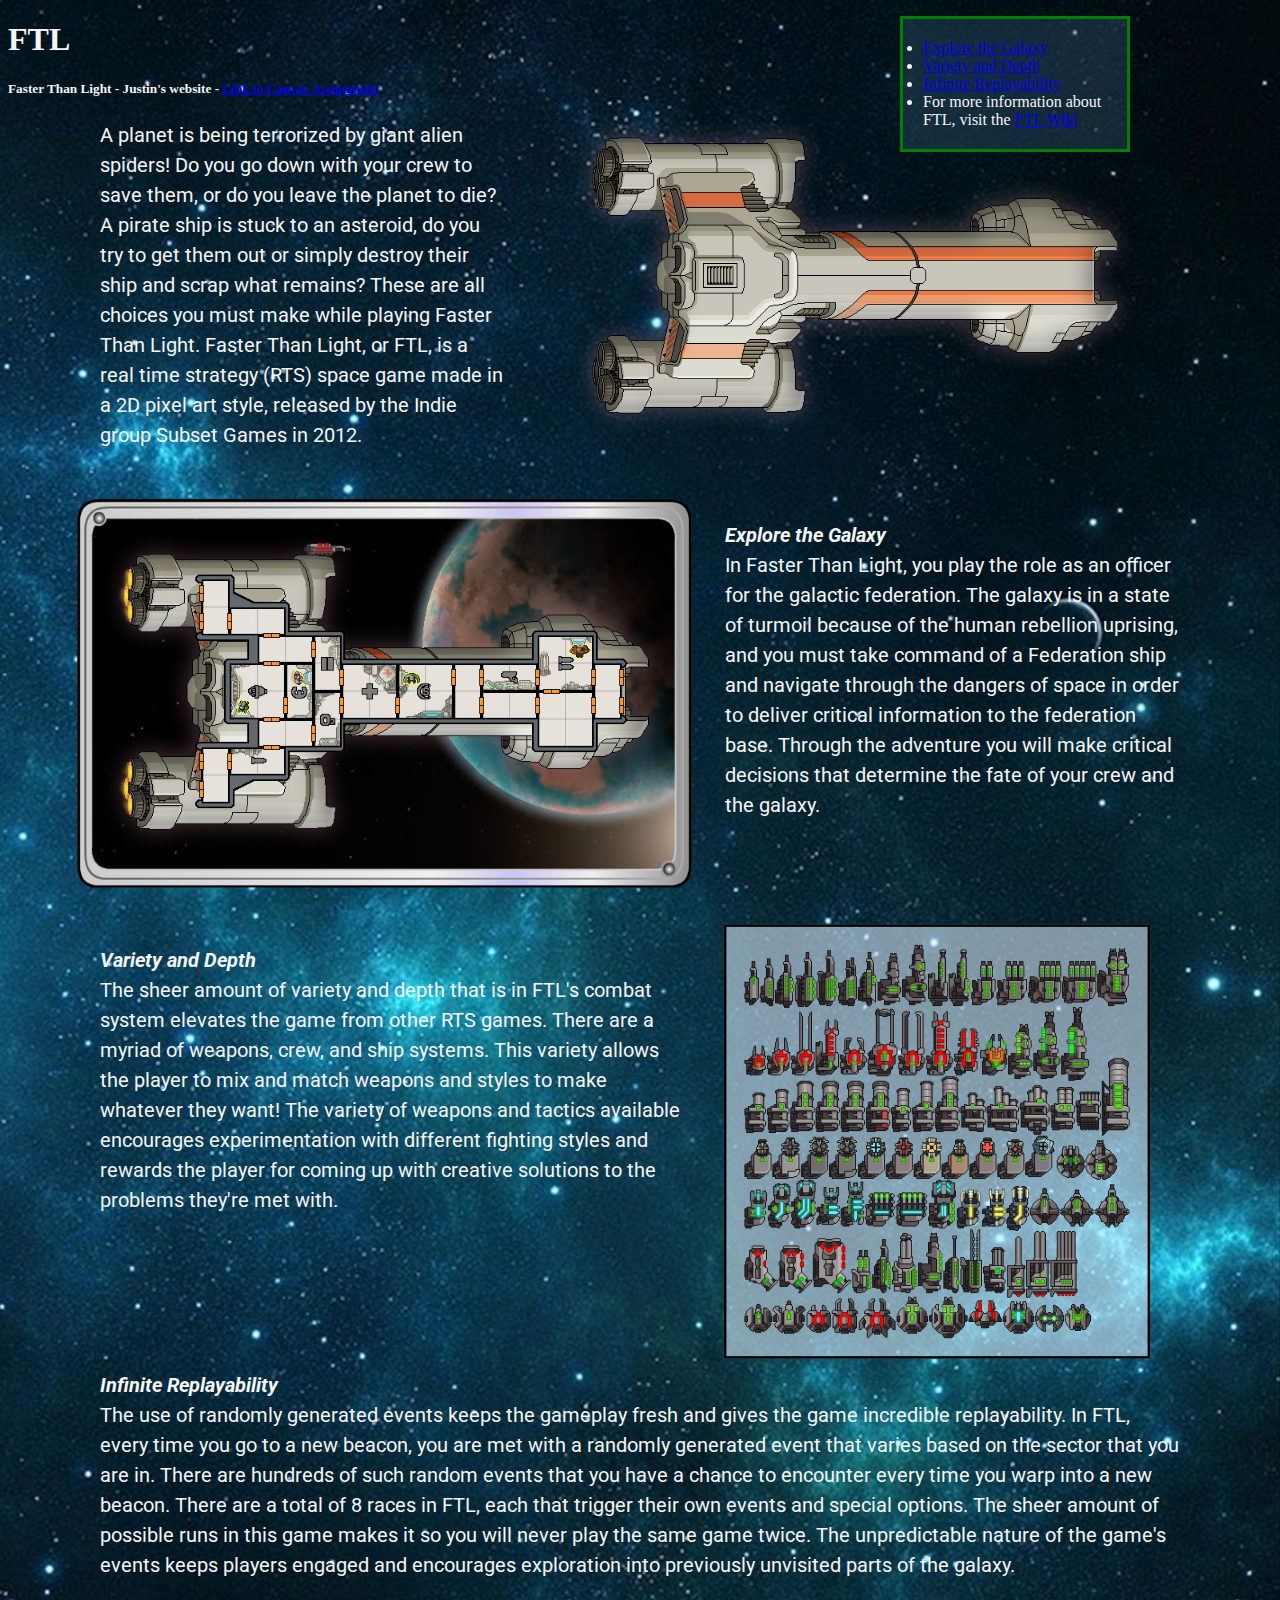
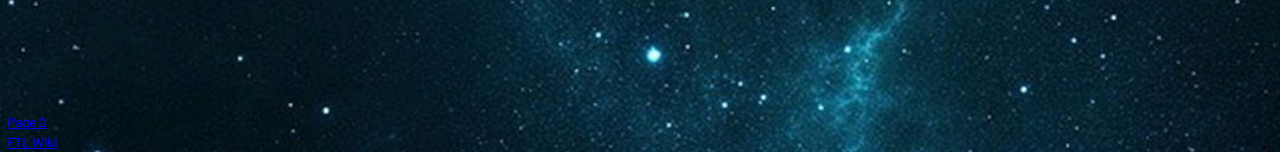
==== index.html @ 5983e5a1 "final" ====
<!DOCTYPE html>
<html>

<head>
<title> May 25, 2023 </title>
<meta name="keywords" content="design, UNC, maymester">

<link rel="stylesheet" type = "text/css" href="default.css">

<style>
    @import url('https://fonts.googleapis.com/css2?family=Roboto&display=swap');
</style>


</head>

<body>



<h1> FTL</h1>
<h5> Faster Than Light - Justin's website - <a href= "https://uncch.instructure.com/courses/29793/assignments/208711" target ="_blank"> Link to Canvas Assignment</a>
</h5>

<div id = "par_one">
<p>
    A planet is being terrorized by giant alien spiders! 
    Do you go down with your crew to save them, or do you leave the planet to die? 
    A pirate ship is stuck to an asteroid, do you try to get them out or simply destroy 
    their ship and scrap what remains? These are all choices you must make while playing 
    Faster Than Light. Faster Than Light, or FTL, is a real time strategy (RTS) space game 
    made in a 2D pixel art style, released by the Indie group Subset Games in 2012. 
    
</p>
</div>

<div id="explore_galaxy">
    <p>
        <b><i>Explore the Galaxy</i></b>
        <br>
        In Faster Than Light, you play the role as an officer for the galactic federation.
        The galaxy is in a state of turmoil because of the human rebellion uprising, and you
        must take command of a Federation ship and navigate through the dangers of space in 
        order to deliver critical information to the federation base. Through the adventure you will
        make critical decisions that determine the fate of your crew and the galaxy. 
    </p>
</div>


<div id="par_two">
    <p>
        <b><i>Variety and Depth</i></b>
        <br>
        The sheer amount of variety and depth that is in FTL's combat 
        system elevates the game from other RTS games. There are a myriad of
         weapons, crew, and ship systems. This variety allows the player to 
         mix and match weapons and styles to make whatever they want! The
          variety of weapons and tactics available encourages experimentation
        with different fighting styles and rewards the player for coming up
        with creative solutions to the problems they're met with.
    </p>
</div>

<div id="par_three">
    <p>
        <b><i>Infinite Replayability</i></b>
        <br>
        The use of randomly generated events keeps the gameplay fresh 
        and gives the game incredible replayability. In FTL, every time
         you go to a new beacon, you are met with a randomly generated 
         event that varies based on the sector that you are in. There 
         are hundreds of such random events that you have a chance to 
         encounter every time you warp into a new beacon. There are a 
         total of 8 races in FTL, each that trigger their own events and
          special options. The sheer amount of possible runs in this 
          game makes it so you will never play the same game twice. The 
          unpredictable nature of the game's events keeps players engaged
           and encourages exploration into previously unvisited parts of 
           the galaxy.








    </p>
</div>

<!-- <ul>
    <li>blue</li>
    <li>green</li>
    <li>red</li>
</ul>

<ol>
    <li>blue</li>
    <li>green</li>
    <li>red</li>
</ol> -->

<div id = "ship_one">
<img src="images/Federation_Cruiser_A.webp">
</div>

<div id = "ship_xray">
    <img src="images/inside_view_x.png">
</div>

<div id = "weapons">
    <img src="images/ftl_weapons.png">
</div>


<div id="table">
    <ul>
        <li><a href="#explore_galaxy" target = "_self">Explore the Galaxy</a></li>
        <li><a href="#par_two"target = "_self">Variety and Depth</a></li>
        <li><a href="#par_three"target = "_self">Infinite Replayability</a></li>
        <li>For more information about FTL, visit the <a href="https://ftl.fandom.com/wiki/FTL:_Faster_Than_Light_Wiki" target="_blank">FTL Wiki</a></li>
    </ul>
</div>

<div id="space">
    <p><a href= "page2.html">Page 2</a>

        <br>
        
        <a href= "https://ftl.fandom.com/wiki/FTL:_Faster_Than_Light_Wiki" target ="_blank"> FTL Wiki</a></p>
</div>

</body>

</html>
---- default.css ----
body {
    background-image: url('../../images/374109.jpg');
    background-repeat: no-repeat;
    background-size: cover;
}

h1{
    color: whitesmoke;
    font-size: 24;
}

h5{
    color: whitesmoke;
    font-size: 24;
}

p{
    font-family: 'Roboto', sans-serif;
    font-size: 20px;
    color: whitesmoke;
    line-height: 1.5;
}

#table ul{
    position:absolute; top: 0px; left: 900px; right: 150px;
    z-index: 2;
    background-color: rgba(68, 115, 150, 0.272);
    padding: 20px;
    border-style: solid;
    border-width: 3px;
    border-color: green;
}

#par_one p{
    position: absolute; top: 100px; left: 100px; right: 775px;
}

#explore_galaxy p{
    position: absolute; top: 500px; left: 725px; right: 100px;
}

#par_two p{
    position: absolute; top: 925px; left: 100px; right: 600px;
}

#par_three p{
    position: absolute; top:1350px; left: 100px; right: 100px;
}

#ship_one img{
    /* background-color: rgba(68, 115, 150, 0.272);
    padding: 20px;
    border-style: solid;
    border-width: 3px;
    border-color: green; */
    position: absolute; top: 75px; left: 500px;
    scale: 0.8;
}

#ship_xray img{
    position: absolute; top: 450px; left: 0px;
    scale: 0.8;
}

#weapons img{
    position: absolute; top: 900px; left: 700px;
    scale: .9;
    background-color: rgba(221, 240, 255, 0.578);
    padding: 20px;
    border-style: solid;
    border-width: 3px;
    border-color: rgb(0, 0, 0);
}

ul{
    color: whitesmoke;
}

#space p{
    position: absolute; top: 1700px;
    font-size: small;
}
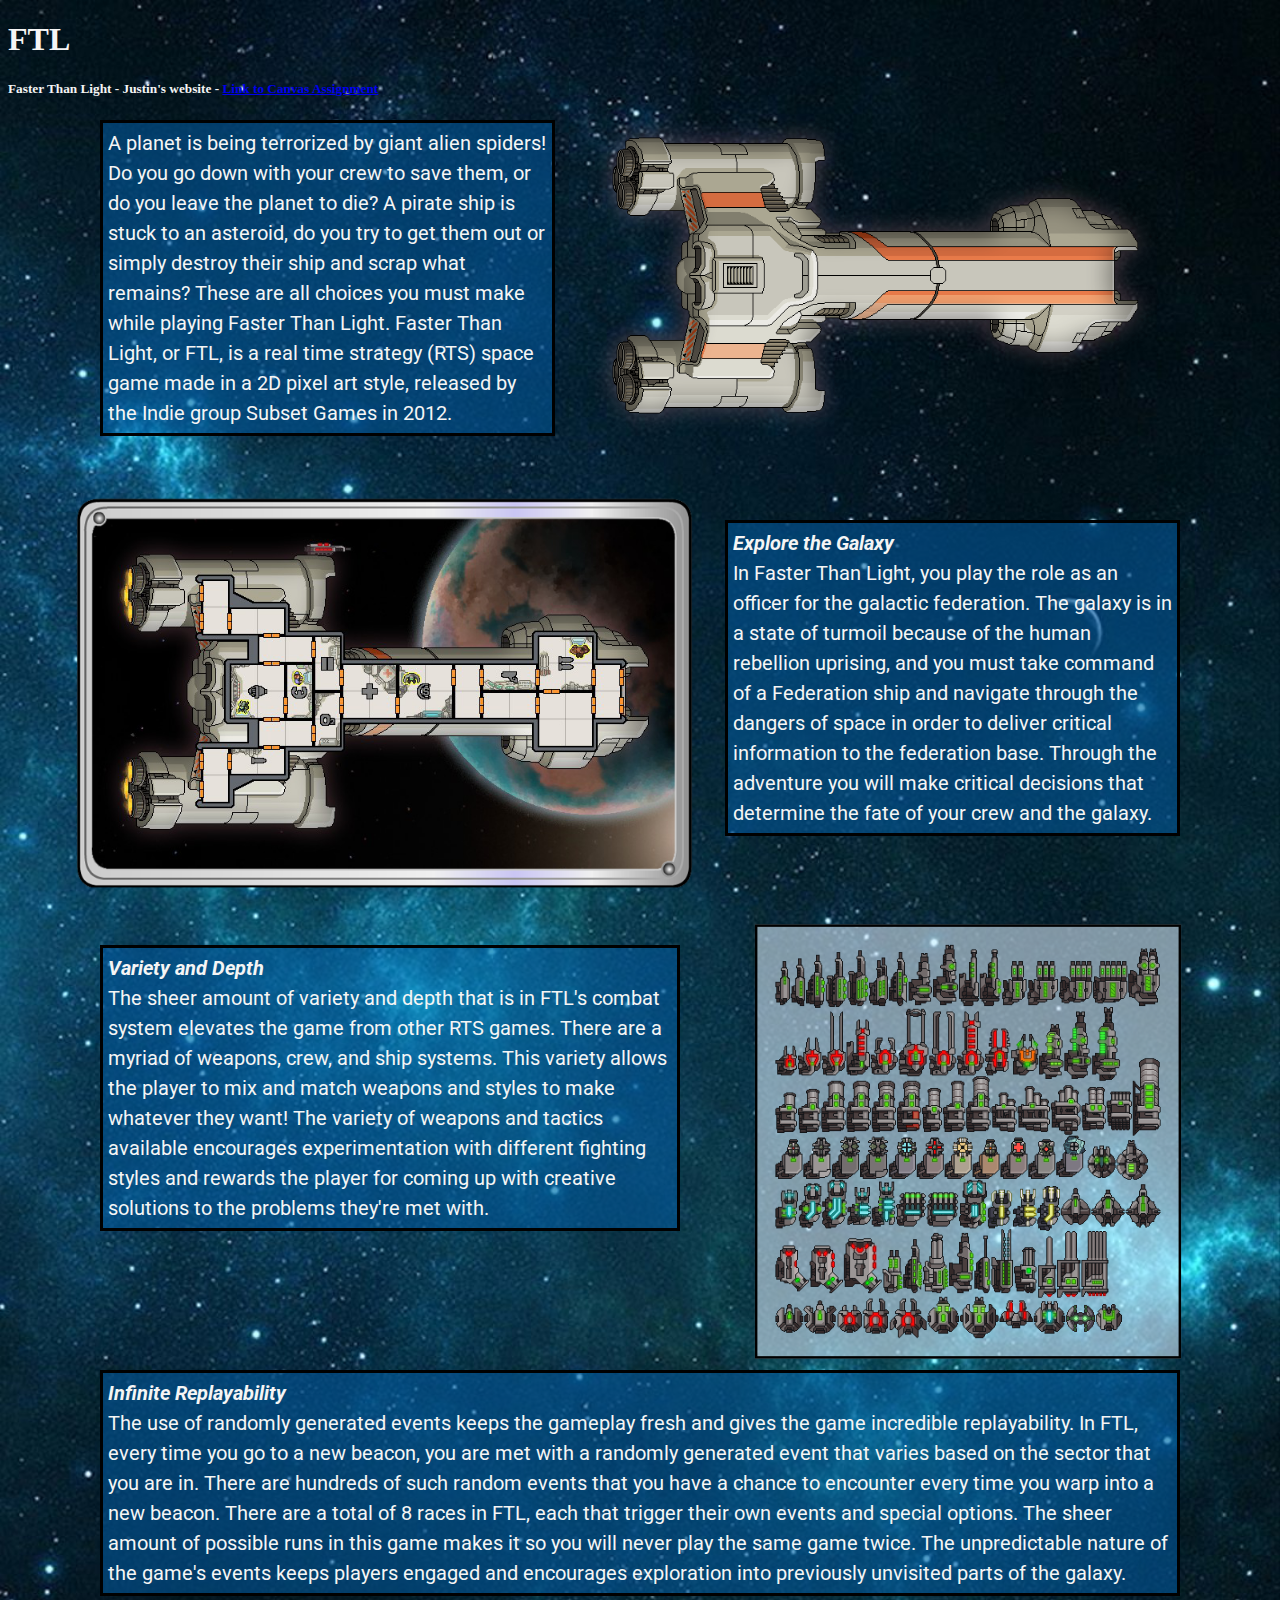
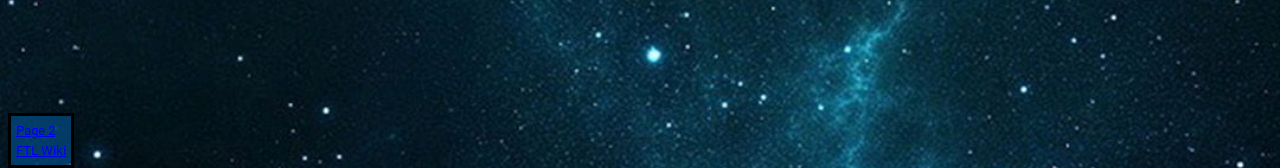
==== commit d10d3d64: "abs" ====
--- a/index.html
+++ b/index.html
@@ -113,14 +113,14 @@
 </div>
 
 
-<div id="table">
+<!-- <div id="table">
     <ul>
         <li><a href="#explore_galaxy" target = "_self">Explore the Galaxy</a></li>
         <li><a href="#par_two"target = "_self">Variety and Depth</a></li>
         <li><a href="#par_three"target = "_self">Infinite Replayability</a></li>
         <li>For more information about FTL, visit the <a href="https://ftl.fandom.com/wiki/FTL:_Faster_Than_Light_Wiki" target="_blank">FTL Wiki</a></li>
     </ul>
-</div>
+</div> -->
 
 <div id="space">
     <p><a href= "page2.html">Page 2</a>
--- a/default.css
+++ b/default.css
@@ -19,9 +19,14 @@
     font-size: 20px;
     color: whitesmoke;
     line-height: 1.5;
+    background-color: rgba(1, 91, 159, 0.578);
+    padding: 5px;
+    border-style: solid;
+    border-width: 3px;
+    border-color: rgb(0, 0, 0);
 }
 
-#table ul{
+/* #table ul{
     position:absolute; top: 0px; left: 900px; right: 150px;
     z-index: 2;
     background-color: rgba(68, 115, 150, 0.272);
@@ -29,10 +34,10 @@
     border-style: solid;
     border-width: 3px;
     border-color: green;
-}
+} */
 
 #par_one p{
-    position: absolute; top: 100px; left: 100px; right: 775px;
+    position: absolute; top: 100px; left: 100px; right: 725px;
 }
 
 #explore_galaxy p{
@@ -53,7 +58,7 @@
     border-style: solid;
     border-width: 3px;
     border-color: green; */
-    position: absolute; top: 75px; left: 500px;
+    position: absolute; top: 75px; right: 50px;
     scale: 0.8;
 }
 
@@ -63,7 +68,7 @@
 }
 
 #weapons img{
-    position: absolute; top: 900px; left: 700px;
+    position: absolute; top: 900px; right: 75px;
     scale: .9;
     background-color: rgba(221, 240, 255, 0.578);
     padding: 20px;
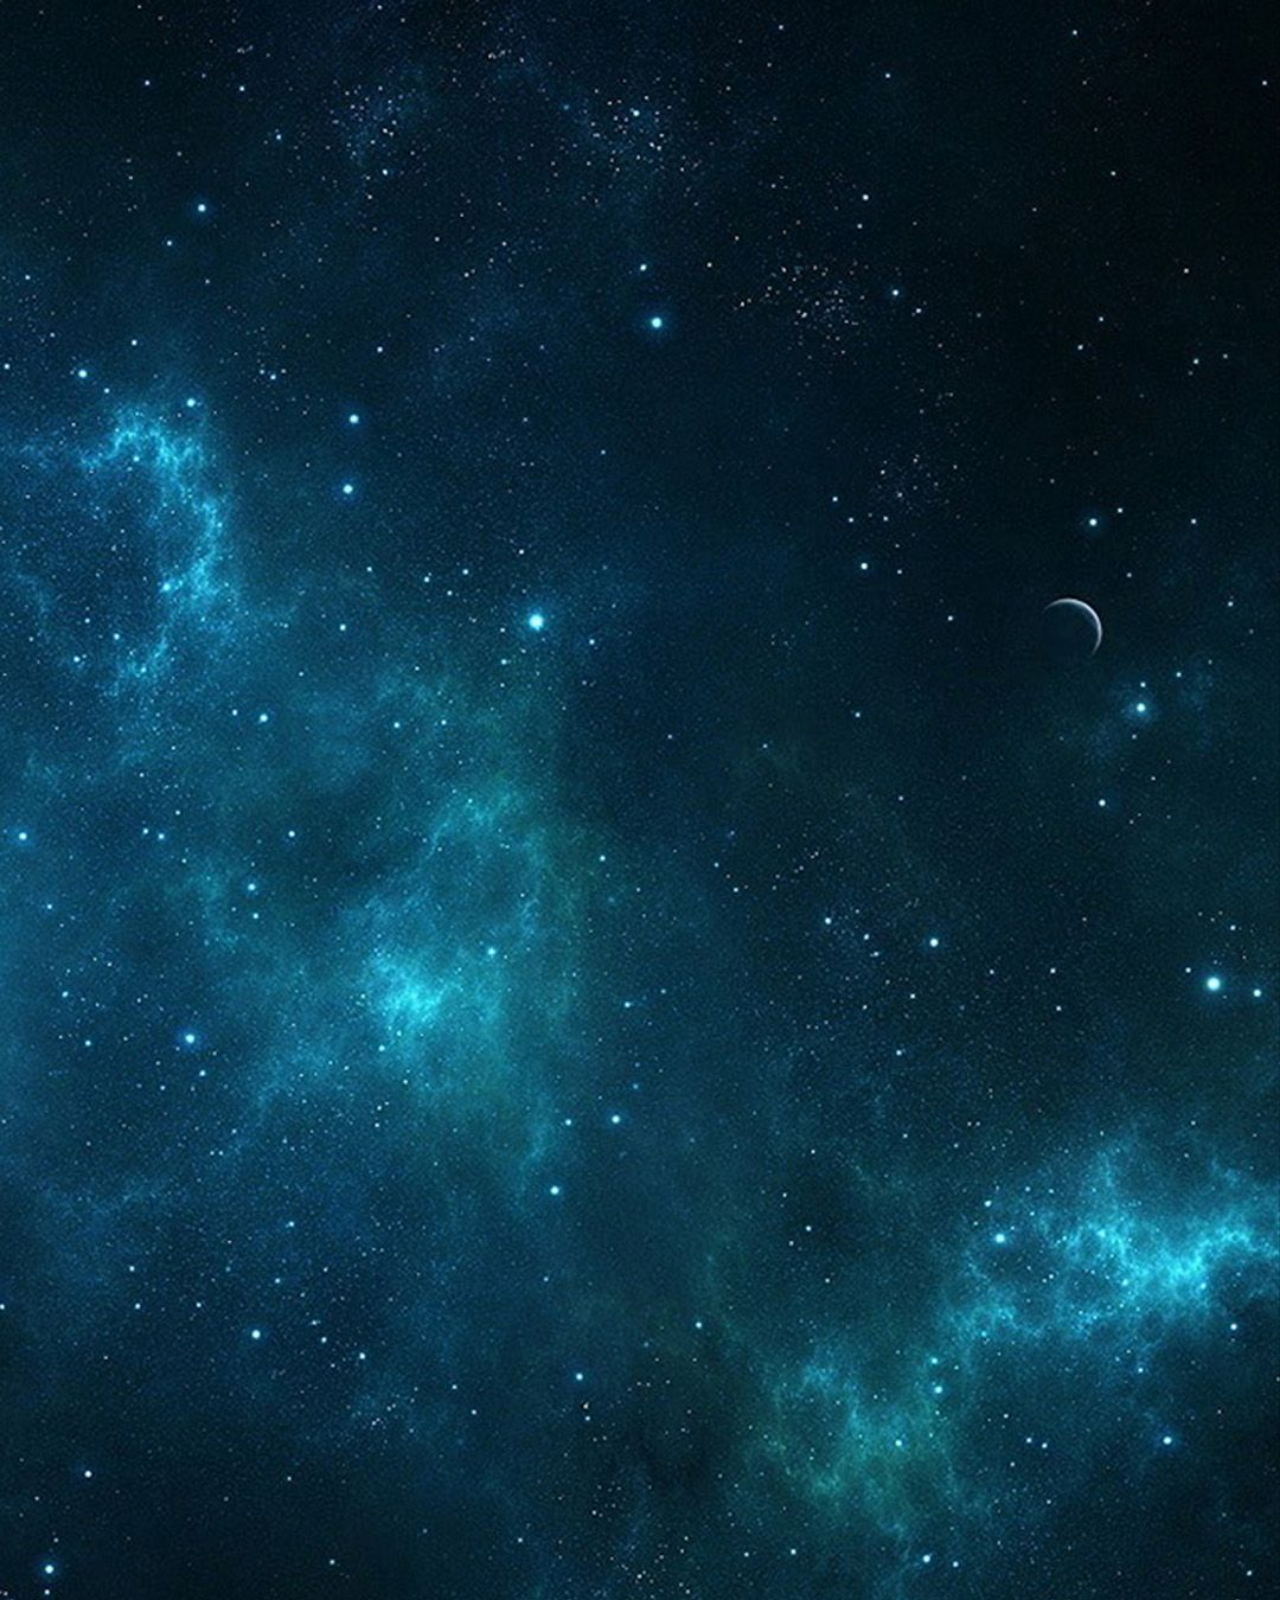
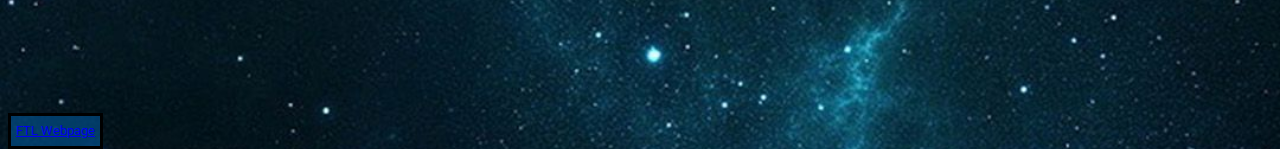
==== commit d05b66b3: "jsut" ====
--- a/index.html
+++ b/index.html
@@ -16,118 +16,8 @@
 
 <body>
 
-
-
-<h1> FTL</h1>
-<h5> Faster Than Light - Justin's website - <a href= "https://uncch.instructure.com/courses/29793/assignments/208711" target ="_blank"> Link to Canvas Assignment</a>
-</h5>
-
-<div id = "par_one">
-<p>
-    A planet is being terrorized by giant alien spiders! 
-    Do you go down with your crew to save them, or do you leave the planet to die? 
-    A pirate ship is stuck to an asteroid, do you try to get them out or simply destroy 
-    their ship and scrap what remains? These are all choices you must make while playing 
-    Faster Than Light. Faster Than Light, or FTL, is a real time strategy (RTS) space game 
-    made in a 2D pixel art style, released by the Indie group Subset Games in 2012. 
-    
-</p>
-</div>
-
-<div id="explore_galaxy">
-    <p>
-        <b><i>Explore the Galaxy</i></b>
-        <br>
-        In Faster Than Light, you play the role as an officer for the galactic federation.
-        The galaxy is in a state of turmoil because of the human rebellion uprising, and you
-        must take command of a Federation ship and navigate through the dangers of space in 
-        order to deliver critical information to the federation base. Through the adventure you will
-        make critical decisions that determine the fate of your crew and the galaxy. 
-    </p>
-</div>
-
-
-<div id="par_two">
-    <p>
-        <b><i>Variety and Depth</i></b>
-        <br>
-        The sheer amount of variety and depth that is in FTL's combat 
-        system elevates the game from other RTS games. There are a myriad of
-         weapons, crew, and ship systems. This variety allows the player to 
-         mix and match weapons and styles to make whatever they want! The
-          variety of weapons and tactics available encourages experimentation
-        with different fighting styles and rewards the player for coming up
-        with creative solutions to the problems they're met with.
-    </p>
-</div>
-
-<div id="par_three">
-    <p>
-        <b><i>Infinite Replayability</i></b>
-        <br>
-        The use of randomly generated events keeps the gameplay fresh 
-        and gives the game incredible replayability. In FTL, every time
-         you go to a new beacon, you are met with a randomly generated 
-         event that varies based on the sector that you are in. There 
-         are hundreds of such random events that you have a chance to 
-         encounter every time you warp into a new beacon. There are a 
-         total of 8 races in FTL, each that trigger their own events and
-          special options. The sheer amount of possible runs in this 
-          game makes it so you will never play the same game twice. The 
-          unpredictable nature of the game's events keeps players engaged
-           and encourages exploration into previously unvisited parts of 
-           the galaxy.
-
-
-
-
-
-
-
-
-    </p>
-</div>
-
-<!-- <ul>
-    <li>blue</li>
-    <li>green</li>
-    <li>red</li>
-</ul>
-
-<ol>
-    <li>blue</li>
-    <li>green</li>
-    <li>red</li>
-</ol> -->
-
-<div id = "ship_one">
-<img src="images/Federation_Cruiser_A.webp">
-</div>
-
-<div id = "ship_xray">
-    <img src="images/inside_view_x.png">
-</div>
-
-<div id = "weapons">
-    <img src="images/ftl_weapons.png">
-</div>
-
-
-<!-- <div id="table">
-    <ul>
-        <li><a href="#explore_galaxy" target = "_self">Explore the Galaxy</a></li>
-        <li><a href="#par_two"target = "_self">Variety and Depth</a></li>
-        <li><a href="#par_three"target = "_self">Infinite Replayability</a></li>
-        <li>For more information about FTL, visit the <a href="https://ftl.fandom.com/wiki/FTL:_Faster_Than_Light_Wiki" target="_blank">FTL Wiki</a></li>
-    </ul>
-</div> -->
-
 <div id="space">
-    <p><a href= "page2.html">Page 2</a>
-
-        <br>
-        
-        <a href= "https://ftl.fandom.com/wiki/FTL:_Faster_Than_Light_Wiki" target ="_blank"> FTL Wiki</a></p>
+    <p><a href= "ftl.html">FTL Webpage</a>
 </div>
 
 </body>
--- a/default.css
+++ b/default.css
@@ -6,7 +6,7 @@
 
 h1{
     color: whitesmoke;
-    font-size: 24;
+    font-size: 40px;
 }
 
 h5{
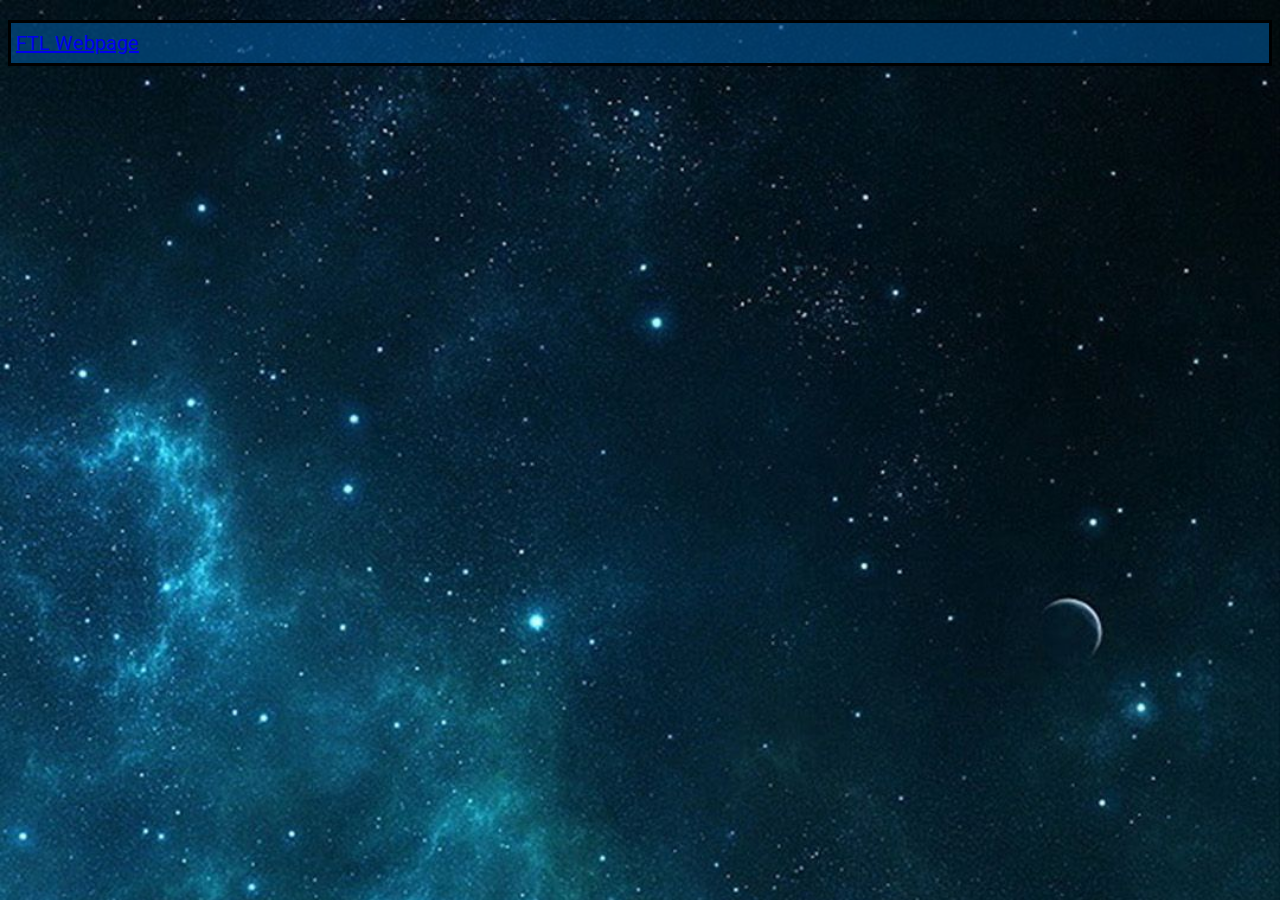
==== commit 7cee91a0: "s" ====
--- a/index.html
+++ b/index.html
@@ -16,9 +16,7 @@
 
 <body>
 
-<div id="space">
     <p><a href= "ftl.html">FTL Webpage</a>
-</div>
 
 </body>
 
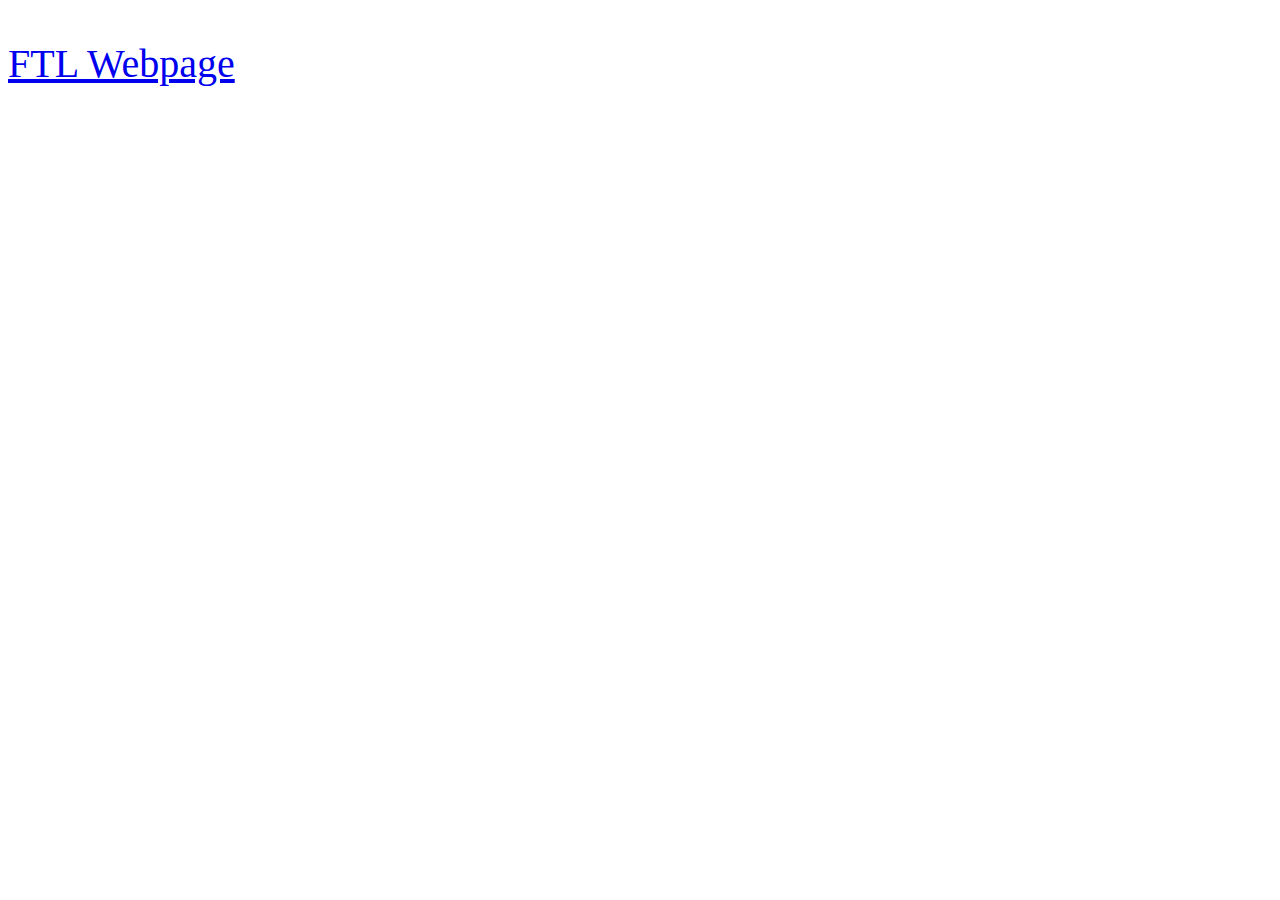
==== commit bbb23cc0: "e" ====
--- a/index.html
+++ b/index.html
@@ -5,7 +5,7 @@
 <title> May 25, 2023 </title>
 <meta name="keywords" content="design, UNC, maymester">
 
-<link rel="stylesheet" type = "text/css" href="default.css">
+<link rel="stylesheet" type = "text/css" href="index.css">
 
 <style>
     @import url('https://fonts.googleapis.com/css2?family=Roboto&display=swap');
@@ -16,8 +16,9 @@
 
 <body>
 
+    <div id="intro">
     <p><a href= "ftl.html">FTL Webpage</a>
-
+    </div>
 </body>
 
 </html>
--- a/index.css
+++ b/index.css
@@ -0,0 +1,3 @@
+#intro p{
+    font-size: 40px;
+}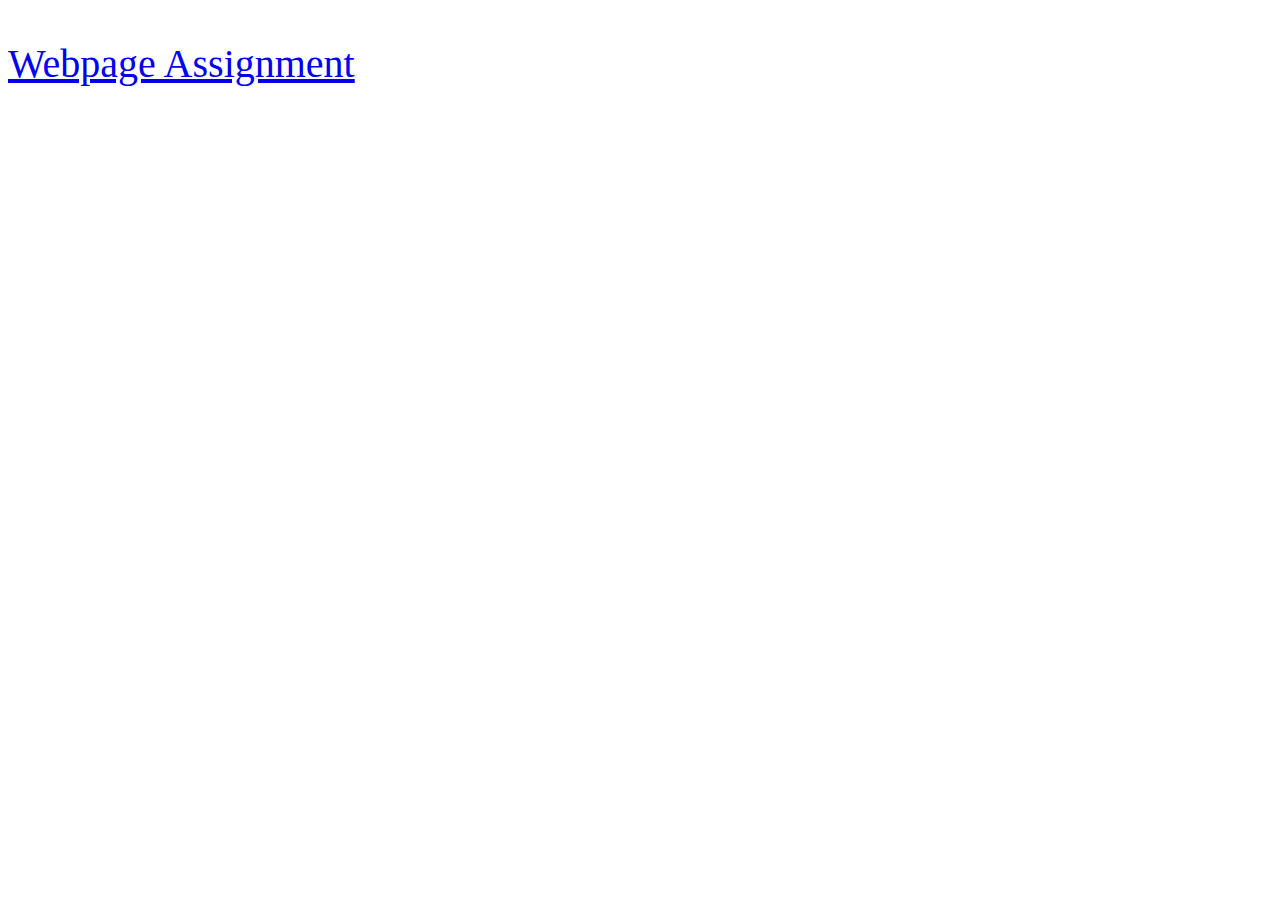
==== commit b8ded7c8: "w" ====
--- a/index.html
+++ b/index.html
@@ -17,7 +17,7 @@
 <body>
 
     <div id="intro">
-    <p><a href= "ftl.html">FTL Webpage</a>
+    <p><a href= "ftl.html">Webpage Assignment</a>
     </div>
 </body>
 
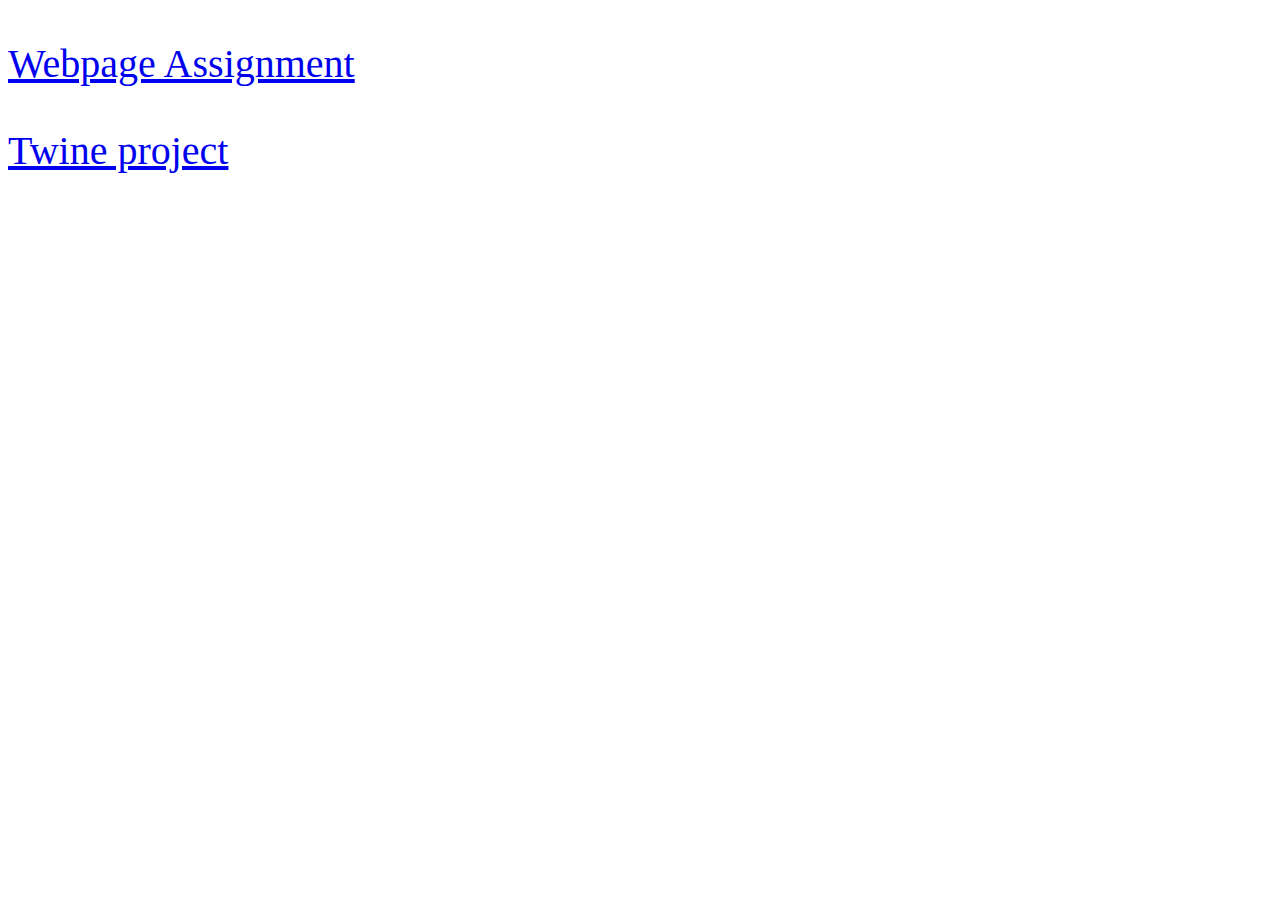
==== commit c8144290: "e" ====
--- a/index.html
+++ b/index.html
@@ -19,6 +19,10 @@
     <div id="intro">
     <p><a href= "ftl.html">Webpage Assignment</a>
     </div>
+
+    <div id="intro">
+        <p><a href= "Justin Su.html">Twine project</a>
+    </div>
 </body>
 
 </html>
--- a/index.css
+++ b/index.css
@@ -1,3 +1,3 @@
-#intro p{
+p{
     font-size: 40px;
 }